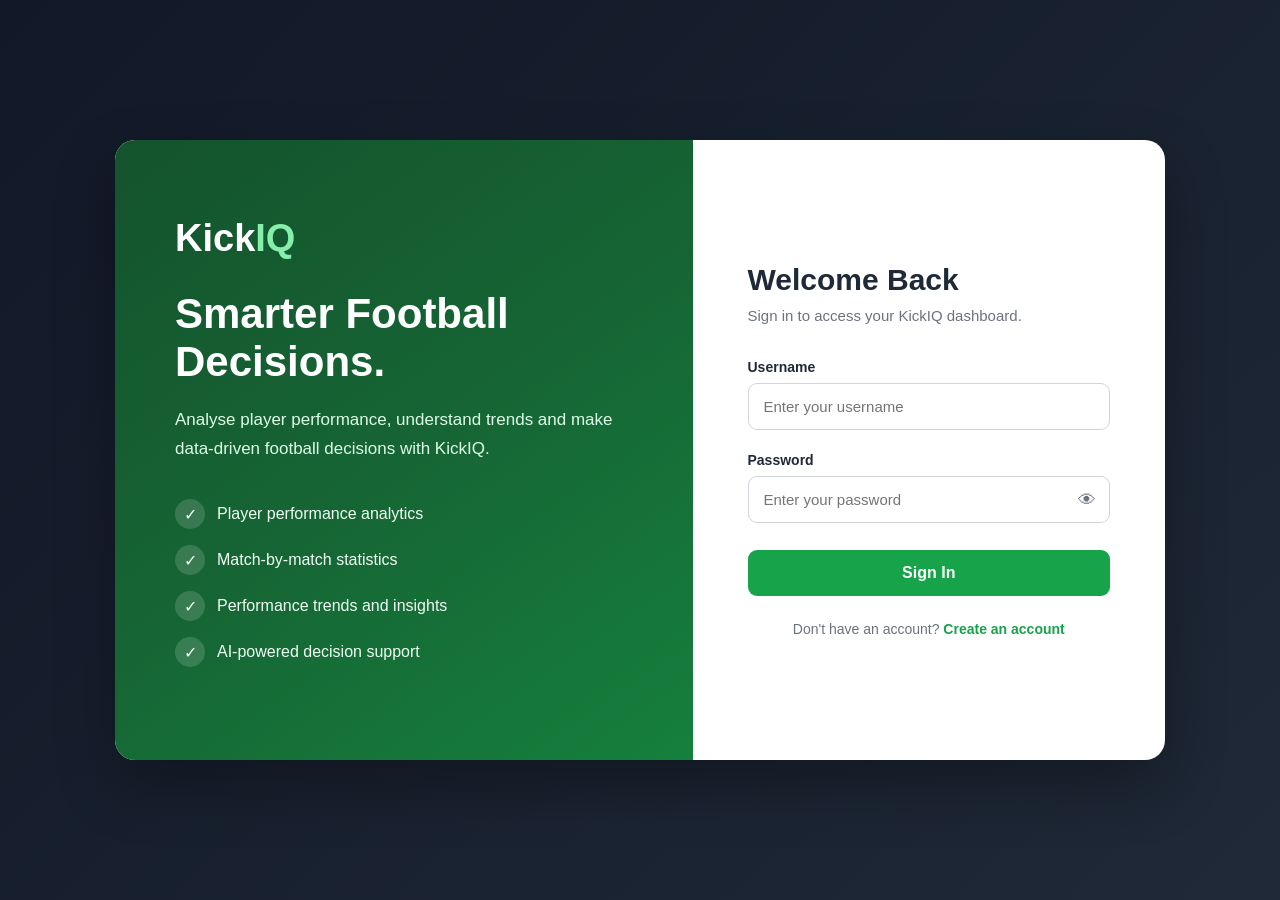
==== core/templates/core/login.html @ 9f1e5b9d "Add user authentication pages" ====
<!DOCTYPE html>
<html lang="en">

<head>
    <meta charset="UTF-8">
    <meta name="viewport" content="width=device-width, initial-scale=1.0">

    <title>KickIQ | Login</title>

    <style>

        * {
            margin: 0;
            padding: 0;
            box-sizing: border-box;
        }

        body {
            font-family: Arial, Helvetica, sans-serif;
            min-height: 100vh;

            background:
                linear-gradient(
                    135deg,
                    #111827,
                    #1f2937
                );

            display: flex;
            align-items: center;
            justify-content: center;

            color: #1f2937;
        }


        /* ==================================
           MAIN CONTAINER
        ================================== */

        .login-container {
            width: 100%;
            max-width: 1050px;

            min-height: 620px;

            margin: 25px;

            display: grid;
            grid-template-columns: 1.1fr 0.9fr;

            background: white;

            border-radius: 20px;

            overflow: hidden;

            box-shadow:
                0 25px 60px rgba(0, 0, 0, 0.3);
        }


        /* ==================================
           LEFT SIDE
        ================================== */

        .login-info {
            background:
                linear-gradient(
                    145deg,
                    #14532d,
                    #166534,
                    #15803d
                );

            color: white;

            padding: 60px;

            display: flex;
            flex-direction: column;
            justify-content: center;
        }


        .logo {
            font-size: 38px;
            font-weight: bold;

            margin-bottom: 30px;
        }


        .logo span {
            color: #86efac;
        }


        .login-info h1 {
            font-size: 42px;

            line-height: 1.15;

            margin-bottom: 20px;
        }


        .login-info p {
            color: #dcfce7;

            font-size: 17px;

            line-height: 1.7;

            max-width: 450px;
        }


        .feature-list {
            margin-top: 35px;

            list-style: none;
        }


        .feature-list li {
            margin-bottom: 16px;

            display: flex;
            align-items: center;

            gap: 12px;

            color: #f0fdf4;
        }


        .feature-icon {
            width: 30px;
            height: 30px;

            border-radius: 50%;

            background: rgba(255, 255, 255, 0.15);

            display: flex;
            align-items: center;
            justify-content: center;
        }


        /* ==================================
           RIGHT SIDE
        ================================== */

        .login-form-container {
            padding: 60px 55px;

            display: flex;
            flex-direction: column;
            justify-content: center;
        }


        .login-form-container h2 {
            font-size: 30px;

            margin-bottom: 10px;
        }


        .subtitle {
            color: #6b7280;

            margin-bottom: 35px;

            font-size: 15px;
        }


        /* ==================================
           FORM
        ================================== */

        .form-group {
            margin-bottom: 22px;
        }


        .form-group label {
            display: block;

            font-size: 14px;

            font-weight: bold;

            margin-bottom: 8px;
        }


        .form-group input {
            width: 100%;

            padding: 14px 15px;

            border: 1px solid #d1d5db;

            border-radius: 9px;

            font-size: 15px;

            outline: none;

            transition: 0.2s;
        }


        .form-group input:focus {
            border-color: #16a34a;

            box-shadow:
                0 0 0 3px rgba(22, 163, 74, 0.12);
        }


        /* ==================================
           PASSWORD
        ================================== */

        .password-wrapper {
            position: relative;
        }


        .password-wrapper input {
            padding-right: 50px;
        }


        .toggle-password {
            position: absolute;

            right: 14px;
            top: 50%;

            transform: translateY(-50%);

            border: none;

            background: transparent;

            cursor: pointer;

            font-size: 18px;

            color: #6b7280;
        }


        /* ==================================
           BUTTON
        ================================== */

        .login-button {
            width: 100%;

            padding: 14px;

            margin-top: 5px;

            border: none;

            border-radius: 9px;

            background: #16a34a;

            color: white;

            font-size: 16px;

            font-weight: bold;

            cursor: pointer;

            transition: 0.2s;
        }


        .login-button:hover {
            background: #15803d;
        }


        .login-button:disabled {
            background: #86efac;

            cursor: not-allowed;
        }


        /* ==================================
           STATUS MESSAGE
        ================================== */

        .message {
            display: none;

            padding: 12px 14px;

            border-radius: 8px;

            margin-bottom: 20px;

            font-size: 14px;
        }


        .message.error {
            display: block;

            background: #fee2e2;

            color: #991b1b;
        }


        .message.success {
            display: block;

            background: #dcfce7;

            color: #166534;
        }


        /* ==================================
           REGISTER
        ================================== */

        .register-text {
            text-align: center;

            margin-top: 25px;

            color: #6b7280;

            font-size: 14px;
        }


        .register-text a {
            color: #16a34a;

            font-weight: bold;

            text-decoration: none;
        }


        .register-text a:hover {
            text-decoration: underline;
        }


        /* ==================================
           RESPONSIVE
        ================================== */

        @media (max-width: 800px) {

            .login-container {
                grid-template-columns: 1fr;

                max-width: 500px;
            }

            .login-info {
                display: none;
            }

            .login-form-container {
                padding: 45px 35px;
            }
        }


        @media (max-width: 450px) {

            .login-container {
                margin: 15px;

                border-radius: 15px;
            }

            .login-form-container {
                padding: 35px 25px;
            }

            .login-form-container h2 {
                font-size: 26px;
            }
        }

    </style>

</head>


<body>


<div class="login-container">


    <!-- ==================================
         LEFT INFORMATION PANEL
    ================================== -->

    <div class="login-info">

        <div class="logo">
            Kick<span>IQ</span>
        </div>


        <h1>
            Smarter Football
            Decisions.
        </h1>


        <p>
            Analyse player performance, understand
            trends and make data-driven football
            decisions with KickIQ.
        </p>


        <ul class="feature-list">

            <li>
                <span class="feature-icon">✓</span>
                Player performance analytics
            </li>

            <li>
                <span class="feature-icon">✓</span>
                Match-by-match statistics
            </li>

            <li>
                <span class="feature-icon">✓</span>
                Performance trends and insights
            </li>

            <li>
                <span class="feature-icon">✓</span>
                AI-powered decision support
            </li>

        </ul>

    </div>


    <!-- ==================================
         LOGIN FORM
    ================================== -->

    <div class="login-form-container">

        <h2>
            Welcome Back
        </h2>


        <p class="subtitle">
            Sign in to access your KickIQ dashboard.
        </p>


        <div
            id="message"
            class="message"
        ></div>


        <form id="loginForm">


            <!-- Username -->

            <div class="form-group">

                <label for="username">
                    Username
                </label>

                <input
                    type="text"
                    id="username"
                    name="username"
                    placeholder="Enter your username"
                    required
                >

            </div>


            <!-- Password -->

            <div class="form-group">

                <label for="password">
                    Password
                </label>


                <div class="password-wrapper">

                    <input
                        type="password"
                        id="password"
                        name="password"
                        placeholder="Enter your password"
                        required
                    >


                    <button
                        type="button"
                        class="toggle-password"
                        onclick="togglePassword()"
                    >
                        👁
                    </button>

                </div>

            </div>


            <button
                type="submit"
                class="login-button"
                id="loginButton"
            >
                Sign In
            </button>


        </form>


        <div class="register-text">

            Don't have an account?

            <a href="/register/">
                Create an account
            </a>

        </div>

    </div>

</div>


<script>

    function togglePassword() {

        const password =
            document.getElementById("password");

        const button =
            document.querySelector(
                ".toggle-password"
            );


        if (password.type === "password") {

            password.type = "text";

            button.textContent = "🙈";

        } else {

            password.type = "password";

            button.textContent = "👁";

        }
    }


    function showMessage(message, type) {

        const element =
            document.getElementById("message");

        element.textContent = message;

        element.className =
            `message ${type}`;
    }


    document
    .getElementById("loginForm")
    .addEventListener(
        "submit",
        async function(event) {

            event.preventDefault();


            const username =
                document
                    .getElementById("username")
                    .value
                    .trim();

            const password =
                document
                    .getElementById("password")
                    .value;


            const loginButton =
                document.getElementById(
                    "loginButton"
                );


            loginButton.disabled = true;

            loginButton.textContent =
                "Signing in...";


            try {

                // Create form data
                const formData =
                    new URLSearchParams();

                formData.append(
                    "username",
                    username
                );

                formData.append(
                    "password",
                    password
                );


                // Send request to Django
                const response =
                    await fetch(
                        "/api/auth/login/",
                        {
                            method: "POST",

                            headers: {
                                "Content-Type":
                                    "application/x-www-form-urlencoded"
                            },

                            body: formData,

                            credentials:
                                "same-origin"
                        }
                    );


                const data =
                    await response.json();


                console.log(
                    "Login response:",
                    data
                );


                if (
                    response.ok &&
                    data.success
                ) {

                    showMessage(
                        "Login successful. Redirecting...",
                        "success"
                    );


                    // Store non-sensitive user information
                    sessionStorage.setItem(
                        "kickiq_user_id",
                        data.user_id
                    );

                    sessionStorage.setItem(
                        "kickiq_username",
                        data.username
                    );


                    // Redirect to dashboard
                    setTimeout(
                        function() {

                            window.location.href =
                                "/dashboard/";

                        },
                        500
                    );


                } else {

                    showMessage(
                        data.message ||
                        "Invalid username or password.",
                        "error"
                    );


                    loginButton.disabled =
                        false;

                    loginButton.textContent =
                        "Sign In";
                }


            } catch (error) {

                console.error(
                    "Login error:",
                    error
                );


                showMessage(
                    "Unable to connect to the server. Please try again.",
                    "error"
                );


                loginButton.disabled =
                    false;

                loginButton.textContent =
                    "Sign In";
            }

        }
    );

</script>


</body>
</html>
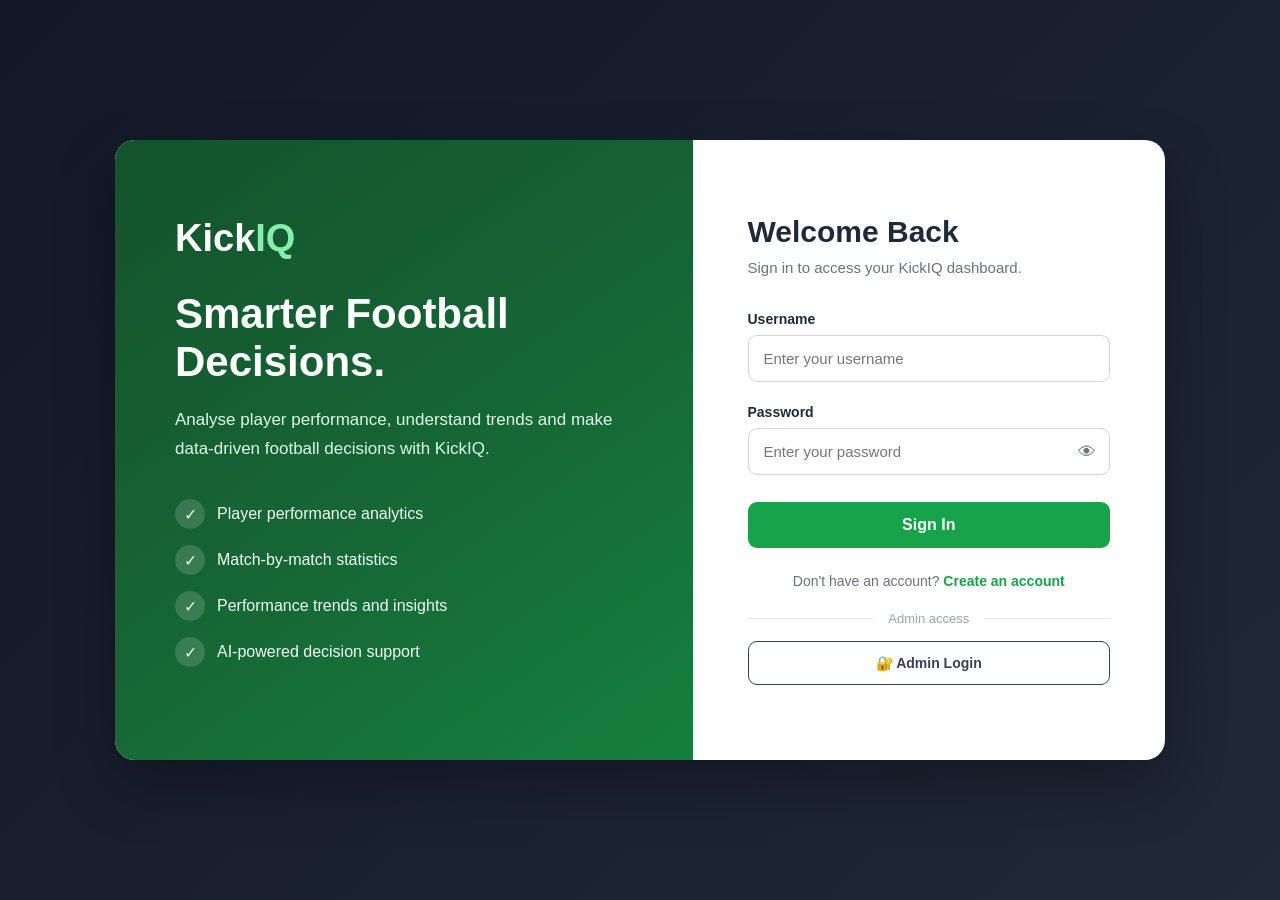
==== commit 6c009757: "Improve admin logout and navigation" ====
--- a/core/templates/core/login.html
+++ b/core/templates/core/login.html
@@ -258,7 +258,7 @@
 
 
         /* ==================================
-           BUTTON
+           USER LOGIN BUTTON
         ================================== */
 
         .login-button {
@@ -363,6 +363,89 @@
 
 
         /* ==================================
+           ADMIN LOGIN DIVIDER
+        ================================== */
+
+        .admin-login-divider {
+            display: flex;
+
+            align-items: center;
+
+            gap: 10px;
+
+            margin: 22px 0 15px;
+
+            color: #9ca3af;
+
+            font-size: 13px;
+        }
+
+
+        .admin-login-divider::before,
+        .admin-login-divider::after {
+            content: "";
+
+            flex: 1;
+
+            height: 1px;
+
+            background: #e5e7eb;
+        }
+
+
+        .admin-login-divider span {
+            padding: 0 5px;
+        }
+
+
+        /* ==================================
+           ADMIN LOGIN BUTTON
+        ================================== */
+
+        .admin-login-link {
+            display: flex;
+
+            align-items: center;
+
+            justify-content: center;
+
+            width: 100%;
+
+            min-height: 44px;
+
+            padding: 11px 15px;
+
+            border: 1px solid #374151;
+
+            border-radius: 9px;
+
+            background: transparent;
+
+            color: #374151;
+
+            text-decoration: none;
+
+            font-size: 14px;
+
+            font-weight: bold;
+
+            transition:
+                background 0.2s,
+                color 0.2s,
+                border-color 0.2s;
+        }
+
+
+        .admin-login-link:hover {
+            background: #374151;
+
+            color: white;
+
+            border-color: #374151;
+        }
+
+
+        /* ==================================
            RESPONSIVE
         ================================== */
 
@@ -372,12 +455,16 @@
                 grid-template-columns: 1fr;
 
                 max-width: 500px;
+
+                min-height: auto;
             }
+
 
             .login-info {
                 display: none;
             }
 
+
             .login-form-container {
                 padding: 45px 35px;
             }
@@ -392,12 +479,32 @@
                 border-radius: 15px;
             }
 
+
             .login-form-container {
                 padding: 35px 25px;
             }
 
+
             .login-form-container h2 {
                 font-size: 26px;
+            }
+
+
+            .admin-login-link {
+                min-height: 46px;
+            }
+        }
+
+
+        @media (max-width: 350px) {
+
+            .login-container {
+                margin: 10px;
+            }
+
+
+            .login-form-container {
+                padding: 30px 20px;
             }
         }
 
@@ -443,15 +550,18 @@
                 Player performance analytics
             </li>
 
+
             <li>
                 <span class="feature-icon">✓</span>
                 Match-by-match statistics
             </li>
 
+
             <li>
                 <span class="feature-icon">✓</span>
                 Performance trends and insights
             </li>
+
 
             <li>
                 <span class="feature-icon">✓</span>
@@ -552,6 +662,8 @@
         </form>
 
 
+        <!-- Register -->
+
         <div class="register-text">
 
             Don't have an account?
@@ -561,6 +673,22 @@
             </a>
 
         </div>
+
+
+        <!-- Admin Login -->
+
+        <div class="admin-login-divider">
+            <span>Admin access</span>
+        </div>
+
+
+        <a
+            href="/admin/login/"
+            class="admin-login-link"
+        >
+            🔐 Admin Login
+        </a>
+
 
     </div>
 
@@ -591,7 +719,6 @@
             password.type = "password";
 
             button.textContent = "👁";
-
         }
     }
 
@@ -609,125 +736,155 @@
 
 
     document
-    .getElementById("loginForm")
-    .addEventListener(
-        "submit",
-        async function(event) {
-
-            event.preventDefault();
-
-
-            const username =
-                document
-                    .getElementById("username")
-                    .value
-                    .trim();
-
-            const password =
-                document
-                    .getElementById("password")
-                    .value;
-
-
-            const loginButton =
-                document.getElementById(
-                    "loginButton"
-                );
-
-
-            loginButton.disabled = true;
-
-            loginButton.textContent =
-                "Signing in...";
-
-
-            try {
-
-                // Create form data
-                const formData =
-                    new URLSearchParams();
-
-                formData.append(
-                    "username",
-                    username
-                );
-
-                formData.append(
-                    "password",
-                    password
-                );
-
-
-                // Send request to Django
-                const response =
-                    await fetch(
-                        "/api/auth/login/",
-                        {
-                            method: "POST",
-
-                            headers: {
-                                "Content-Type":
-                                    "application/x-www-form-urlencoded"
+        .getElementById("loginForm")
+        .addEventListener(
+            "submit",
+            async function(event) {
+
+                event.preventDefault();
+
+
+                const username =
+                    document
+                        .getElementById("username")
+                        .value
+                        .trim();
+
+
+                const password =
+                    document
+                        .getElementById("password")
+                        .value;
+
+
+                const loginButton =
+                    document.getElementById(
+                        "loginButton"
+                    );
+
+
+                loginButton.disabled = true;
+
+                loginButton.textContent =
+                    "Signing in...";
+
+
+                try {
+
+                    // Create form data
+
+                    const formData =
+                        new URLSearchParams();
+
+
+                    formData.append(
+                        "username",
+                        username
+                    );
+
+
+                    formData.append(
+                        "password",
+                        password
+                    );
+
+
+                    // Send request to Django
+
+                    const response =
+                        await fetch(
+                            "/api/auth/login/",
+                            {
+                                method: "POST",
+
+                                headers: {
+                                    "Content-Type":
+                                        "application/x-www-form-urlencoded"
+                                },
+
+                                body: formData,
+
+                                credentials:
+                                    "same-origin"
+                            }
+                        );
+
+
+                    const data =
+                        await response.json();
+
+
+                    console.log(
+                        "Login response:",
+                        data
+                    );
+
+
+                    if (
+                        response.ok &&
+                        data.success
+                    ) {
+
+                        showMessage(
+                            "Login successful. Redirecting...",
+                            "success"
+                        );
+
+
+                        // Store non-sensitive user information
+
+                        sessionStorage.setItem(
+                            "kickiq_user_id",
+                            data.user_id
+                        );
+
+
+                        sessionStorage.setItem(
+                            "kickiq_username",
+                            data.username
+                        );
+
+
+                        // Redirect to user dashboard
+
+                        setTimeout(
+                            function() {
+
+                                window.location.href =
+                                    "/dashboard/";
+
                             },
-
-                            body: formData,
-
-                            credentials:
-                                "same-origin"
-                        }
+                            500
+                        );
+
+
+                    } else {
+
+                        showMessage(
+                            data.message ||
+                            "Invalid username or password.",
+                            "error"
+                        );
+
+
+                        loginButton.disabled =
+                            false;
+
+                        loginButton.textContent =
+                            "Sign In";
+                    }
+
+
+                } catch (error) {
+
+                    console.error(
+                        "Login error:",
+                        error
                     );
 
 
-                const data =
-                    await response.json();
-
-
-                console.log(
-                    "Login response:",
-                    data
-                );
-
-
-                if (
-                    response.ok &&
-                    data.success
-                ) {
-
                     showMessage(
-                        "Login successful. Redirecting...",
-                        "success"
-                    );
-
-
-                    // Store non-sensitive user information
-                    sessionStorage.setItem(
-                        "kickiq_user_id",
-                        data.user_id
-                    );
-
-                    sessionStorage.setItem(
-                        "kickiq_username",
-                        data.username
-                    );
-
-
-                    // Redirect to dashboard
-                    setTimeout(
-                        function() {
-
-                            window.location.href =
-                                "/dashboard/";
-
-                        },
-                        500
-                    );
-
-
-                } else {
-
-                    showMessage(
-                        data.message ||
-                        "Invalid username or password.",
+                        "Unable to connect to the server. Please try again.",
                         "error"
                     );
 
@@ -739,30 +896,8 @@
                         "Sign In";
                 }
 
-
-            } catch (error) {
-
-                console.error(
-                    "Login error:",
-                    error
-                );
-
-
-                showMessage(
-                    "Unable to connect to the server. Please try again.",
-                    "error"
-                );
-
-
-                loginButton.disabled =
-                    false;
-
-                loginButton.textContent =
-                    "Sign In";
             }
-
-        }
-    );
+        );
 
 </script>
 
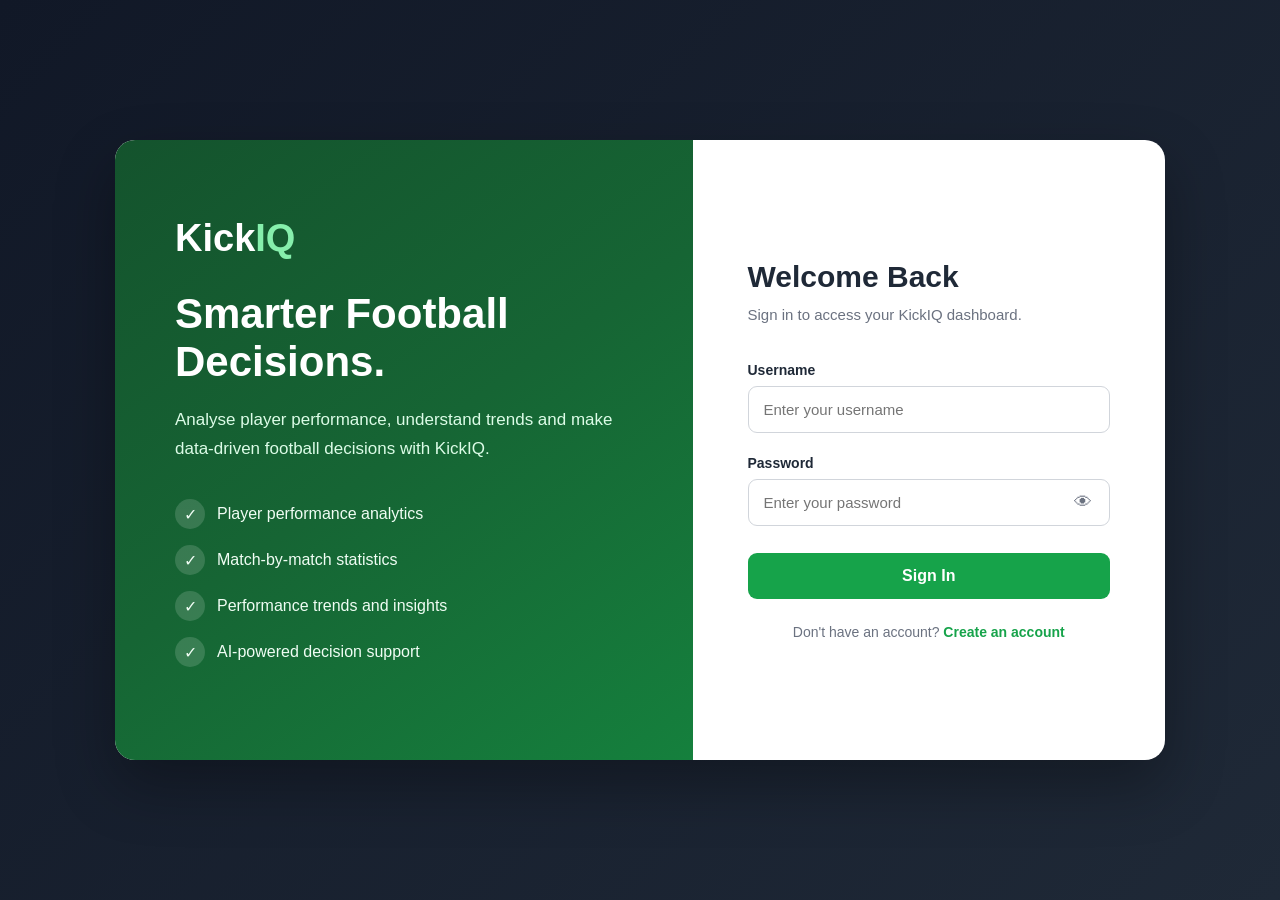
==== commit 5bdec733: "Admin and user login integretion" ====
--- a/core/templates/core/login.html
+++ b/core/templates/core/login.html
@@ -2,12 +2,19 @@
 <html lang="en">
 
 <head>
+
     <meta charset="UTF-8">
+
     <meta name="viewport" content="width=device-width, initial-scale=1.0">
 
     <title>KickIQ | Login</title>
 
+
     <style>
+
+        /* ==================================
+           GLOBAL
+        ================================== */
 
         * {
             margin: 0;
@@ -15,8 +22,14 @@
             box-sizing: border-box;
         }
 
+
         body {
-            font-family: Arial, Helvetica, sans-serif;
+
+            font-family:
+                Arial,
+                Helvetica,
+                sans-serif;
+
             min-height: 100vh;
 
             background:
@@ -27,7 +40,9 @@
                 );
 
             display: flex;
+
             align-items: center;
+
             justify-content: center;
 
             color: #1f2937;
@@ -39,7 +54,9 @@
         ================================== */
 
         .login-container {
+
             width: 100%;
+
             max-width: 1050px;
 
             min-height: 620px;
@@ -47,7 +64,9 @@
             margin: 25px;
 
             display: grid;
-            grid-template-columns: 1.1fr 0.9fr;
+
+            grid-template-columns:
+                1.1fr 0.9fr;
 
             background: white;
 
@@ -56,15 +75,17 @@
             overflow: hidden;
 
             box-shadow:
-                0 25px 60px rgba(0, 0, 0, 0.3);
-        }
-
-
-        /* ==================================
-           LEFT SIDE
+                0 25px 60px
+                rgba(0, 0, 0, 0.3);
+        }
+
+
+        /* ==================================
+           LEFT INFORMATION PANEL
         ================================== */
 
         .login-info {
+
             background:
                 linear-gradient(
                     145deg,
@@ -78,13 +99,21 @@
             padding: 60px;
 
             display: flex;
+
             flex-direction: column;
+
             justify-content: center;
         }
 
 
+        /* ==================================
+           LOGO
+        ================================== */
+
         .logo {
+
             font-size: 38px;
+
             font-weight: bold;
 
             margin-bottom: 30px;
@@ -92,11 +121,17 @@
 
 
         .logo span {
+
             color: #86efac;
         }
 
 
+        /* ==================================
+           LEFT HEADING
+        ================================== */
+
         .login-info h1 {
+
             font-size: 42px;
 
             line-height: 1.15;
@@ -106,6 +141,7 @@
 
 
         .login-info p {
+
             color: #dcfce7;
 
             font-size: 17px;
@@ -116,7 +152,12 @@
         }
 
 
+        /* ==================================
+           FEATURE LIST
+        ================================== */
+
         .feature-list {
+
             margin-top: 35px;
 
             list-style: none;
@@ -124,9 +165,11 @@
 
 
         .feature-list li {
+
             margin-bottom: 16px;
 
             display: flex;
+
             align-items: center;
 
             gap: 12px;
@@ -136,33 +179,47 @@
 
 
         .feature-icon {
+
             width: 30px;
+
             height: 30px;
 
             border-radius: 50%;
 
-            background: rgba(255, 255, 255, 0.15);
+            background:
+                rgba(
+                    255,
+                    255,
+                    255,
+                    0.15
+                );
 
             display: flex;
+
             align-items: center;
+
             justify-content: center;
         }
 
 
         /* ==================================
-           RIGHT SIDE
+           RIGHT LOGIN PANEL
         ================================== */
 
         .login-form-container {
+
             padding: 60px 55px;
 
             display: flex;
+
             flex-direction: column;
+
             justify-content: center;
         }
 
 
         .login-form-container h2 {
+
             font-size: 30px;
 
             margin-bottom: 10px;
@@ -170,11 +227,14 @@
 
 
         .subtitle {
+
             color: #6b7280;
 
             margin-bottom: 35px;
 
             font-size: 15px;
+
+            line-height: 1.5;
         }
 
 
@@ -183,11 +243,13 @@
         ================================== */
 
         .form-group {
+
             margin-bottom: 22px;
         }
 
 
         .form-group label {
+
             display: block;
 
             font-size: 14px;
@@ -199,11 +261,13 @@
 
 
         .form-group input {
+
             width: 100%;
 
             padding: 14px 15px;
 
-            border: 1px solid #d1d5db;
+            border:
+                1px solid #d1d5db;
 
             border-radius: 9px;
 
@@ -216,10 +280,17 @@
 
 
         .form-group input:focus {
+
             border-color: #16a34a;
 
             box-shadow:
-                0 0 0 3px rgba(22, 163, 74, 0.12);
+                0 0 0 3px
+                rgba(
+                    22,
+                    163,
+                    74,
+                    0.12
+                );
         }
 
 
@@ -228,22 +299,27 @@
         ================================== */
 
         .password-wrapper {
+
             position: relative;
         }
 
 
         .password-wrapper input {
+
             padding-right: 50px;
         }
 
 
         .toggle-password {
+
             position: absolute;
 
             right: 14px;
+
             top: 50%;
 
-            transform: translateY(-50%);
+            transform:
+                translateY(-50%);
 
             border: none;
 
@@ -254,14 +330,23 @@
             font-size: 18px;
 
             color: #6b7280;
-        }
-
-
-        /* ==================================
-           USER LOGIN BUTTON
+
+            padding: 4px;
+        }
+
+
+        .toggle-password:hover {
+
+            color: #374151;
+        }
+
+
+        /* ==================================
+           LOGIN BUTTON
         ================================== */
 
         .login-button {
+
             width: 100%;
 
             padding: 14px;
@@ -287,11 +372,13 @@
 
 
         .login-button:hover {
+
             background: #15803d;
         }
 
 
         .login-button:disabled {
+
             background: #86efac;
 
             cursor: not-allowed;
@@ -303,6 +390,7 @@
         ================================== */
 
         .message {
+
             display: none;
 
             padding: 12px 14px;
@@ -312,10 +400,13 @@
             margin-bottom: 20px;
 
             font-size: 14px;
+
+            line-height: 1.5;
         }
 
 
         .message.error {
+
             display: block;
 
             background: #fee2e2;
@@ -325,6 +416,7 @@
 
 
         .message.success {
+
             display: block;
 
             background: #dcfce7;
@@ -338,6 +430,7 @@
         ================================== */
 
         .register-text {
+
             text-align: center;
 
             margin-top: 25px;
@@ -349,6 +442,7 @@
 
 
         .register-text a {
+
             color: #16a34a;
 
             font-weight: bold;
@@ -358,100 +452,19 @@
 
 
         .register-text a:hover {
+
             text-decoration: underline;
         }
 
 
         /* ==================================
-           ADMIN LOGIN DIVIDER
-        ================================== */
-
-        .admin-login-divider {
-            display: flex;
-
-            align-items: center;
-
-            gap: 10px;
-
-            margin: 22px 0 15px;
-
-            color: #9ca3af;
-
-            font-size: 13px;
-        }
-
-
-        .admin-login-divider::before,
-        .admin-login-divider::after {
-            content: "";
-
-            flex: 1;
-
-            height: 1px;
-
-            background: #e5e7eb;
-        }
-
-
-        .admin-login-divider span {
-            padding: 0 5px;
-        }
-
-
-        /* ==================================
-           ADMIN LOGIN BUTTON
-        ================================== */
-
-        .admin-login-link {
-            display: flex;
-
-            align-items: center;
-
-            justify-content: center;
-
-            width: 100%;
-
-            min-height: 44px;
-
-            padding: 11px 15px;
-
-            border: 1px solid #374151;
-
-            border-radius: 9px;
-
-            background: transparent;
-
-            color: #374151;
-
-            text-decoration: none;
-
-            font-size: 14px;
-
-            font-weight: bold;
-
-            transition:
-                background 0.2s,
-                color 0.2s,
-                border-color 0.2s;
-        }
-
-
-        .admin-login-link:hover {
-            background: #374151;
-
-            color: white;
-
-            border-color: #374151;
-        }
-
-
-        /* ==================================
            RESPONSIVE
         ================================== */
 
         @media (max-width: 800px) {
 
             .login-container {
+
                 grid-template-columns: 1fr;
 
                 max-width: 500px;
@@ -461,11 +474,13 @@
 
 
             .login-info {
+
                 display: none;
             }
 
 
             .login-form-container {
+
                 padding: 45px 35px;
             }
         }
@@ -474,6 +489,7 @@
         @media (max-width: 450px) {
 
             .login-container {
+
                 margin: 15px;
 
                 border-radius: 15px;
@@ -481,29 +497,28 @@
 
 
             .login-form-container {
+
                 padding: 35px 25px;
             }
 
 
             .login-form-container h2 {
+
                 font-size: 26px;
             }
-
-
-            .admin-login-link {
-                min-height: 46px;
-            }
         }
 
 
         @media (max-width: 350px) {
 
             .login-container {
+
                 margin: 10px;
             }
 
 
             .login-form-container {
+
                 padding: 30px 20px;
             }
         }
@@ -516,391 +531,647 @@
 <body>
 
 
-<div class="login-container">
-
-
     <!-- ==================================
-         LEFT INFORMATION PANEL
+         MAIN LOGIN CONTAINER
     ================================== -->
 
-    <div class="login-info">
-
-        <div class="logo">
-            Kick<span>IQ</span>
+    <div class="login-container">
+
+
+        <!-- ==================================
+             LEFT INFORMATION PANEL
+        ================================== -->
+
+        <div class="login-info">
+
+
+            <div class="logo">
+
+                Kick<span>IQ</span>
+
+            </div>
+
+
+            <h1>
+
+                Smarter Football
+                Decisions.
+
+            </h1>
+
+
+            <p>
+
+                Analyse player performance,
+                understand trends and make
+                data-driven football decisions
+                with KickIQ.
+
+            </p>
+
+
+            <ul class="feature-list">
+
+
+                <li>
+
+                    <span class="feature-icon">
+                        ✓
+                    </span>
+
+                    Player performance analytics
+
+                </li>
+
+
+                <li>
+
+                    <span class="feature-icon">
+                        ✓
+                    </span>
+
+                    Match-by-match statistics
+
+                </li>
+
+
+                <li>
+
+                    <span class="feature-icon">
+                        ✓
+                    </span>
+
+                    Performance trends and insights
+
+                </li>
+
+
+                <li>
+
+                    <span class="feature-icon">
+                        ✓
+                    </span>
+
+                    AI-powered decision support
+
+                </li>
+
+
+            </ul>
+
+
         </div>
 
 
-        <h1>
-            Smarter Football
-            Decisions.
-        </h1>
-
-
-        <p>
-            Analyse player performance, understand
-            trends and make data-driven football
-            decisions with KickIQ.
-        </p>
-
-
-        <ul class="feature-list">
-
-            <li>
-                <span class="feature-icon">✓</span>
-                Player performance analytics
-            </li>
-
-
-            <li>
-                <span class="feature-icon">✓</span>
-                Match-by-match statistics
-            </li>
-
-
-            <li>
-                <span class="feature-icon">✓</span>
-                Performance trends and insights
-            </li>
-
-
-            <li>
-                <span class="feature-icon">✓</span>
-                AI-powered decision support
-            </li>
-
-        </ul>
-
-    </div>
-
-
-    <!-- ==================================
-         LOGIN FORM
-    ================================== -->
-
-    <div class="login-form-container">
-
-        <h2>
-            Welcome Back
-        </h2>
-
-
-        <p class="subtitle">
-            Sign in to access your KickIQ dashboard.
-        </p>
-
-
-        <div
-            id="message"
-            class="message"
-        ></div>
-
-
-        <form id="loginForm">
-
-
-            <!-- Username -->
-
-            <div class="form-group">
-
-                <label for="username">
-                    Username
-                </label>
-
-                <input
-                    type="text"
-                    id="username"
-                    name="username"
-                    placeholder="Enter your username"
-                    required
-                >
-
-            </div>
-
-
-            <!-- Password -->
-
-            <div class="form-group">
-
-                <label for="password">
-                    Password
-                </label>
-
-
-                <div class="password-wrapper">
+        <!-- ==================================
+             RIGHT LOGIN FORM
+        ================================== -->
+
+        <div class="login-form-container">
+
+
+            <h2>
+
+                Welcome Back
+
+            </h2>
+
+
+            <p class="subtitle">
+
+                Sign in to access your KickIQ dashboard.
+
+            </p>
+
+
+            <!-- ==================================
+                 MESSAGE
+            ================================== -->
+
+            <div
+                id="message"
+                class="message"
+            ></div>
+
+
+            <!-- ==================================
+                 LOGIN FORM
+            ================================== -->
+
+            <form id="loginForm">
+
+
+                <!-- ==================================
+                     USERNAME
+                ================================== -->
+
+                <div class="form-group">
+
+
+                    <label for="username">
+
+                        Username
+
+                    </label>
+
 
                     <input
-                        type="password"
-                        id="password"
-                        name="password"
-                        placeholder="Enter your password"
+                        type="text"
+                        id="username"
+                        name="username"
+                        placeholder="Enter your username"
+                        autocomplete="username"
                         required
                     >
 
 
-                    <button
-                        type="button"
-                        class="toggle-password"
-                        onclick="togglePassword()"
-                    >
-                        👁
-                    </button>
-
                 </div>
 
+
+                <!-- ==================================
+                     PASSWORD
+                ================================== -->
+
+                <div class="form-group">
+
+
+                    <label for="password">
+
+                        Password
+
+                    </label>
+
+
+                    <div class="password-wrapper">
+
+
+                        <input
+                            type="password"
+                            id="password"
+                            name="password"
+                            placeholder="Enter your password"
+                            autocomplete="current-password"
+                            required
+                        >
+
+
+                        <button
+                            type="button"
+                            class="toggle-password"
+                            id="togglePasswordButton"
+                            onclick="togglePassword()"
+                            aria-label="Show password"
+                        >
+
+                            👁
+
+                        </button>
+
+
+                    </div>
+
+
+                </div>
+
+
+                <!-- ==================================
+                     LOGIN BUTTON
+                ================================== -->
+
+                <button
+                    type="submit"
+                    class="login-button"
+                    id="loginButton"
+                >
+
+                    Sign In
+
+                </button>
+
+
+            </form>
+
+
+            <!-- ==================================
+                 REGISTER
+            ================================== -->
+
+            <div class="register-text">
+
+
+                Don't have an account?
+
+
+                <a href="/register/">
+
+                    Create an account
+
+                </a>
+
+
             </div>
 
 
-            <button
-                type="submit"
-                class="login-button"
-                id="loginButton"
-            >
-                Sign In
-            </button>
-
-
-        </form>
-
-
-        <!-- Register -->
-
-        <div class="register-text">
-
-            Don't have an account?
-
-            <a href="/register/">
-                Create an account
-            </a>
-
         </div>
 
-
-        <!-- Admin Login -->
-
-        <div class="admin-login-divider">
-            <span>Admin access</span>
-        </div>
-
-
-        <a
-            href="/admin/login/"
-            class="admin-login-link"
-        >
-            🔐 Admin Login
-        </a>
-
-
     </div>
 
-</div>
-
-
-<script>
-
-    function togglePassword() {
-
-        const password =
-            document.getElementById("password");
-
-        const button =
-            document.querySelector(
-                ".toggle-password"
-            );
-
-
-        if (password.type === "password") {
-
-            password.type = "text";
-
-            button.textContent = "🙈";
-
-        } else {
-
-            password.type = "password";
-
-            button.textContent = "👁";
-        }
-    }
-
-
-    function showMessage(message, type) {
-
-        const element =
-            document.getElementById("message");
-
-        element.textContent = message;
-
-        element.className =
-            `message ${type}`;
-    }
-
-
-    document
-        .getElementById("loginForm")
-        .addEventListener(
-            "submit",
-            async function(event) {
-
-                event.preventDefault();
-
-
-                const username =
-                    document
-                        .getElementById("username")
-                        .value
-                        .trim();
-
-
-                const password =
-                    document
-                        .getElementById("password")
-                        .value;
-
-
-                const loginButton =
-                    document.getElementById(
-                        "loginButton"
-                    );
-
-
-                loginButton.disabled = true;
-
-                loginButton.textContent =
-                    "Signing in...";
-
-
-                try {
-
-                    // Create form data
-
-                    const formData =
-                        new URLSearchParams();
-
-
-                    formData.append(
-                        "username",
-                        username
-                    );
-
-
-                    formData.append(
-                        "password",
-                        password
-                    );
-
-
-                    // Send request to Django
-
-                    const response =
-                        await fetch(
-                            "/api/auth/login/",
-                            {
-                                method: "POST",
-
-                                headers: {
-                                    "Content-Type":
-                                        "application/x-www-form-urlencoded"
-                                },
-
-                                body: formData,
-
-                                credentials:
-                                    "same-origin"
-                            }
+
+    <!-- ==================================
+         JAVASCRIPT
+    ================================== -->
+
+    <script>
+
+
+        /* ==================================
+           PASSWORD VISIBILITY
+        ================================== */
+
+        function togglePassword() {
+
+
+            const password =
+                document.getElementById(
+                    "password"
+                );
+
+
+            const button =
+                document.getElementById(
+                    "togglePasswordButton"
+                );
+
+
+            if (
+                password.type === "password"
+            ) {
+
+
+                password.type = "text";
+
+
+                button.textContent = "🙈";
+
+
+                button.setAttribute(
+                    "aria-label",
+                    "Hide password"
+                );
+
+
+            } else {
+
+
+                password.type = "password";
+
+
+                button.textContent = "👁";
+
+
+                button.setAttribute(
+                    "aria-label",
+                    "Show password"
+                );
+
+            }
+
+        }
+
+
+        /* ==================================
+           SHOW MESSAGE
+        ================================== */
+
+        function showMessage(
+            message,
+            type
+        ) {
+
+
+            const element =
+                document.getElementById(
+                    "message"
+                );
+
+
+            element.textContent =
+                message;
+
+
+            element.className =
+                `message ${type}`;
+
+        }
+
+
+        /* ==================================
+           LOGIN FORM
+        ================================== */
+
+        document
+            .getElementById("loginForm")
+            .addEventListener(
+                "submit",
+                async function(event) {
+
+
+                    event.preventDefault();
+
+
+                    /* ------------------------------
+                       GET FORM VALUES
+                    ------------------------------ */
+
+                    const username =
+                        document
+                            .getElementById(
+                                "username"
+                            )
+                            .value
+                            .trim();
+
+
+                    const password =
+                        document
+                            .getElementById(
+                                "password"
+                            )
+                            .value;
+
+
+                    const loginButton =
+                        document.getElementById(
+                            "loginButton"
                         );
 
 
-                    const data =
-                        await response.json();
-
-
-                    console.log(
-                        "Login response:",
-                        data
-                    );
-
-
-                    if (
-                        response.ok &&
-                        data.success
-                    ) {
+                    /* ------------------------------
+                       CLIENT-SIDE VALIDATION
+                    ------------------------------ */
+
+                    if (!username) {
+
 
                         showMessage(
-                            "Login successful. Redirecting...",
-                            "success"
-                        );
-
-
-                        // Store non-sensitive user information
-
-                        sessionStorage.setItem(
-                            "kickiq_user_id",
-                            data.user_id
-                        );
-
-
-                        sessionStorage.setItem(
-                            "kickiq_username",
-                            data.username
-                        );
-
-
-                        // Redirect to user dashboard
-
-                        setTimeout(
-                            function() {
-
-                                window.location.href =
-                                    "/dashboard/";
-
-                            },
-                            500
-                        );
-
-
-                    } else {
-
-                        showMessage(
-                            data.message ||
-                            "Invalid username or password.",
+                            "Please enter your username.",
                             "error"
                         );
 
 
+                        return;
+
+                    }
+
+
+                    if (!password) {
+
+
+                        showMessage(
+                            "Please enter your password.",
+                            "error"
+                        );
+
+
+                        return;
+
+                    }
+
+
+                    /* ------------------------------
+                       DISABLE BUTTON
+                    ------------------------------ */
+
+                    loginButton.disabled =
+                        true;
+
+
+                    loginButton.textContent =
+                        "Signing in...";
+
+
+                    /* Clear previous message */
+
+                    document
+                        .getElementById("message")
+                        .className = "message";
+
+
+                    try {
+
+
+                        /* --------------------------
+                           CREATE FORM DATA
+                        -------------------------- */
+
+                        const formData =
+                            new URLSearchParams();
+
+
+                        formData.append(
+                            "username",
+                            username
+                        );
+
+
+                        formData.append(
+                            "password",
+                            password
+                        );
+
+
+                        /* --------------------------
+                           SEND LOGIN REQUEST
+                        -------------------------- */
+
+                        const response =
+                            await fetch(
+                                "/api/auth/login/",
+                                {
+
+                                    method: "POST",
+
+                                    headers: {
+
+                                        "Content-Type":
+                                            "application/x-www-form-urlencoded"
+
+                                    },
+
+                                    body: formData,
+
+                                    credentials:
+                                        "same-origin"
+
+                                }
+                            );
+
+
+                        /* --------------------------
+                           READ RESPONSE
+                        -------------------------- */
+
+                        const data =
+                            await response.json();
+
+
+                        console.log(
+                            "Login response:",
+                            data
+                        );
+
+
+                        /* --------------------------
+                           SUCCESS
+                        -------------------------- */
+
+                        if (
+                            response.ok &&
+                            data.success
+                        ) {
+
+
+                            showMessage(
+                                "Login successful. Redirecting...",
+                                "success"
+                            );
+
+
+                            /* ----------------------
+                               STORE NON-SENSITIVE
+                               USER INFORMATION
+                            ---------------------- */
+
+                            sessionStorage.setItem(
+                                "kickiq_user_id",
+                                data.user_id
+                            );
+
+
+                            sessionStorage.setItem(
+                                "kickiq_username",
+                                data.username
+                            );
+
+
+                            /* ----------------------
+                               ROLE-BASED REDIRECT
+
+                               Django decides the
+                               user's role.
+
+                               Admin/staff:
+                               /admin/
+
+                               Normal user:
+                               /dashboard/
+                            ---------------------- */
+
+                            setTimeout(
+                                function() {
+
+
+                                    if (
+                                        data.redirect_url
+                                    ) {
+
+
+                                        window.location.href =
+                                            data.redirect_url;
+
+
+                                    } else {
+
+
+                                        /*
+                                         * Fallback in case
+                                         * redirect_url is
+                                         * missing.
+                                         */
+
+                                        if (
+                                            data.role ===
+                                            "admin"
+                                        ) {
+
+
+                                            window.location.href =
+                                                "/admin/";
+
+
+                                        } else {
+
+
+                                            window.location.href =
+                                                "/dashboard/";
+
+                                        }
+
+                                    }
+
+                                },
+                                500
+                            );
+
+
+                        } else {
+
+
+                            /* ----------------------
+                               LOGIN FAILED
+                            ---------------------- */
+
+                            showMessage(
+                                data.message ||
+                                "Invalid username or password.",
+                                "error"
+                            );
+
+
+                            loginButton.disabled =
+                                false;
+
+
+                            loginButton.textContent =
+                                "Sign In";
+
+                        }
+
+
+                    } catch (error) {
+
+
+                        /* --------------------------
+                           SERVER / NETWORK ERROR
+                        -------------------------- */
+
+                        console.error(
+                            "Login error:",
+                            error
+                        );
+
+
+                        showMessage(
+                            "Unable to connect to the server. Please try again.",
+                            "error"
+                        );
+
+
                         loginButton.disabled =
                             false;
 
+
                         loginButton.textContent =
                             "Sign In";
+
                     }
 
-
-                } catch (error) {
-
-                    console.error(
-                        "Login error:",
-                        error
-                    );
-
-
-                    showMessage(
-                        "Unable to connect to the server. Please try again.",
-                        "error"
-                    );
-
-
-                    loginButton.disabled =
-                        false;
-
-                    loginButton.textContent =
-                        "Sign In";
                 }
-
-            }
-        );
-
-</script>
+            );
+
+    </script>
 
 
 </body>
+
 </html>
